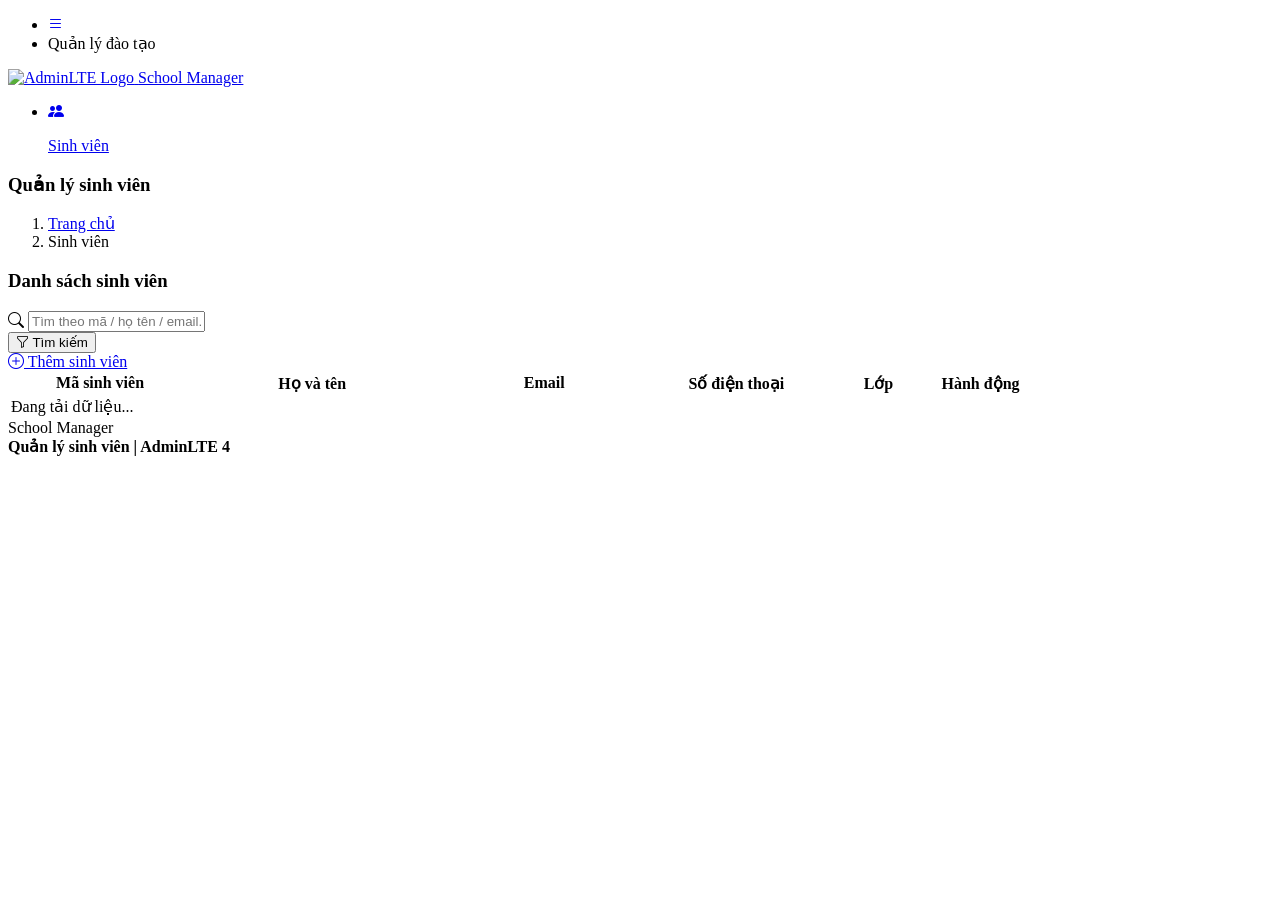
==== target/classes/static/index.html @ fe63f125 "add code student api & website student" ====
<!doctype html>
<html lang="vi">
<head>
    <meta charset="UTF-8" />
    <meta name="viewport" content="width=device-width, initial-scale=1.0" />

    <title id="pageTitle">
        Quản lý sinh viên | AdminLTE 4
    </title>
    <meta name="color-scheme" content="light dark" />

    <link rel="stylesheet" href="https://cdn.jsdelivr.net/npm/@fontsource/source-sans-3@5.0.12/index.css" crossorigin="anonymous" />
    <link rel="stylesheet" href="https://cdn.jsdelivr.net/npm/bootstrap-icons@1.13.1/font/bootstrap-icons.min.css" crossorigin="anonymous" />
    <link rel="stylesheet" href="/adminlte/css/adminlte.css" />
    <link rel="stylesheet" href="/assets/css/student.css" />
</head>

<body class="layout-fixed sidebar-expand-lg sidebar-open bg-body-tertiary">
<div class="app-wrapper">
    <nav class="app-header navbar navbar-expand bg-body">
        <div class="container-fluid">
            <ul class="navbar-nav">
                <li class="nav-item">
                    <a class="nav-link" data-lte-toggle="sidebar" href="#" role="button">
                        <i class="bi bi-list"></i>
                    </a>
                </li>
                <li class="nav-item d-none d-md-block">
                    <span class="nav-link fw-semibold">
                        Quản lý đào tạo
                    </span>
                </li>
            </ul>
        </div>
    </nav>
    <aside class="app-sidebar bg-body-secondary shadow" data-bs-theme="dark">
        <div class="sidebar-brand">
            <a href="index.html" class="brand-link">
                <img src="/adminlte/assets/img/AdminLTELogo.png" alt="AdminLTE Logo" class="brand-image opacity-75 shadow" />
                <span class="brand-text fw-light">
                    School Manager
                </span>
            </a>
        </div>

        <div class="sidebar-wrapper">
            <nav class="mt-2">
                <ul class="nav sidebar-menu flex-column" data-lte-toggle="treeview" role="navigation" data-accordion="false">
                    <li class="nav-item">
                        <a href="index.html" class="nav-link active">
                            <i class="nav-icon bi bi-people-fill"></i>
                            <p>
                                Sinh viên
                            </p>
                        </a>
                    </li>
                </ul>
            </nav>
        </div>
    </aside>

    <main class="app-main">
        <div id="page-list">
            <!-- Page Header -->
            <div class="app-content-header">
                <div class="container-fluid">
                    <div class="row align-items-center">
                        <div class="col-sm-6">
                            <h3 class="mb-0">
                                Quản lý sinh viên
                            </h3>
                        </div>
                        <div class="col-sm-6">
                            <ol class="breadcrumb float-sm-end mb-0">
                                <li class="breadcrumb-item">
                                    <a href="index.html">
                                        Trang chủ
                                    </a>
                                </li>
                                <li class="breadcrumb-item active" aria-current="page">
                                    Sinh viên
                                </li>
                            </ol>
                        </div>
                    </div>
                </div>
            </div>
            <!-- Content -->
            <div class="app-content">
                <div class="container-fluid">
                    <div class="card shadow-sm border-0">
                        <!-- Card Header -->
                        <div class="card-header d-flex flex-wrap align-items-center justify-content-between gap-2">
                            <h3 class="card-title mb-0">
                                Danh sách sinh viên
                            </h3>
                            <div class="d-flex flex-wrap align-items-center gap-2">
                                <!-- Search -->
                                <form id="searchForm" class="d-flex gap-2 align-items-center">
                                    <div class="input-group input-group-sm" style="width: 320px;">
                                        <span class="input-group-text">
                                            <i class="bi bi-search"></i>
                                        </span>
                                        <input type="text" id="keyword" name="keyword" class="form-control" placeholder="Tìm theo mã / họ tên / email..." />
                                    </div>
                                    <button class="btn btn-primary btn-sm" type="submit">
                                        <i class="bi bi-funnel me-1"></i>
                                        Tìm kiếm
                                    </button>
                                </form>
                                <!-- Create -->
                                <a class="btn btn-primary btn-sm" href="index.html?page=form">
                                    <i class="bi bi-plus-circle me-1"></i>
                                    Thêm sinh viên
                                </a>
                            </div>
                        </div>
                        <!-- Table -->
                        <div class="card-body p-0">
                            <div class="table-responsive">
                                <table class="table table-hover align-middle mb-0">
                                    <thead class="table-light">
                                    <tr>
                                        <th style="width: 18%;">
                                            Mã sinh viên
                                        </th>
                                        <th style="width: 24%;">
                                            Họ và tên
                                        </th>
                                        <th style="width: 22%;">
                                            Email
                                        </th>
                                        <th style="width: 16%;">
                                            Số điện thoại
                                        </th>
                                        <th style="width: 12%;">
                                            Lớp
                                        </th>
                                        <th style="width: 8%;" class="text-end">
                                            Hành động
                                        </th>
                                    </tr>
                                    </thead>
                                    <tbody id="studentTableBody">
                                    <tr>
                                        <td colspan="6" class="text-center text-muted py-4">
                                            Đang tải dữ liệu...
                                        </td>
                                    </tr>
                                    </tbody>
                                </table>
                            </div>
                        </div>
                    </div>
                </div>
            </div>
        </div>

        <div id="page-form" style="display: none;">
            <!-- Page Header -->
            <div class="app-content-header">
                <div class="container-fluid">
                    <div class="row align-items-center">
                        <div class="col-sm-6">
                            <h3 class="mb-0" id="pageHeading">
                                Thêm sinh viên
                            </h3>
                        </div>
                        <div class="col-sm-6">
                            <ol class="breadcrumb float-sm-end mb-0">
                                <li class="breadcrumb-item">
                                    <a href="index.html">
                                        Danh sách
                                    </a>
                                </li>
                                <li class="breadcrumb-item active" aria-current="page" id="breadcrumbTitle">
                                    Thêm
                                </li>
                            </ol>
                        </div>
                    </div>
                </div>
            </div>
            <!-- Content -->
            <div class="app-content">
                <div class="container-fluid">
                    <div class="card form-card shadow-sm border-0">
                        <div class="card-header">
                            <h3 class="card-title mb-0" id="formTitle">
                                Thêm sinh viên mới
                            </h3>
                        </div>
                        <div class="card-body">
                            <form id="studentForm">
                                <!-- Student Code -->
                                <div class="row g-3">
                                    <div class="col-md-6">
                                        <label class="form-label">
                                            Mã sinh viên
                                        </label>
                                        <input type="text" id="studentCode" name="studentCode" class="form-control" />
                                    </div>
                                    <!-- Full Name -->
                                    <div class="col-md-6">
                                        <label class="form-label">
                                            Họ và tên
                                        </label>
                                        <input type="text" id="fullName" name="fullName" class="form-control" />
                                    </div>
                                    <!-- Email -->
                                    <div class="col-md-6">
                                        <label class="form-label">
                                            Email
                                        </label>
                                        <input type="email" id="email" name="email" class="form-control" />
                                    </div>
                                    <!-- Phone -->
                                    <div class="col-md-6">
                                        <label class="form-label">
                                            Số điện thoại
                                        </label>
                                        <input type="text" id="phone" name="phone" class="form-control" />
                                    </div>
                                    <div class="col-md-12">
                                        <label class="form-label">
                                            Lớp
                                        </label>
                                        <input type="text" id="className" name="className" class="form-control" />
                                    </div>
                                </div>
                                <div class="mt-4 d-flex gap-2">
                                    <button id="submitButton" type="submit" class="btn btn-primary">
                                        <i class="bi bi-plus-circle me-1"></i>
                                        Thêm sinh viên
                                    </button>
                                    <a href="index.html" class="btn btn-secondary">
                                        <i class="bi bi-arrow-left me-1"></i>
                                        Quay lại
                                    </a>
                                </div>
                            </form>
                        </div>
                    </div>
                </div>
            </div>
        </div>
    </main>

    <footer class="app-footer">
        <div class="float-end d-none d-sm-inline">
            School Manager
        </div>
        <strong>
            Quản lý sinh viên | AdminLTE 4
        </strong>
    </footer>
</div>


<script src="/adminlte/js/adminlte.js"></script>


<script type="module" src="/assets/js/student.js"></script>
</body>
</html>
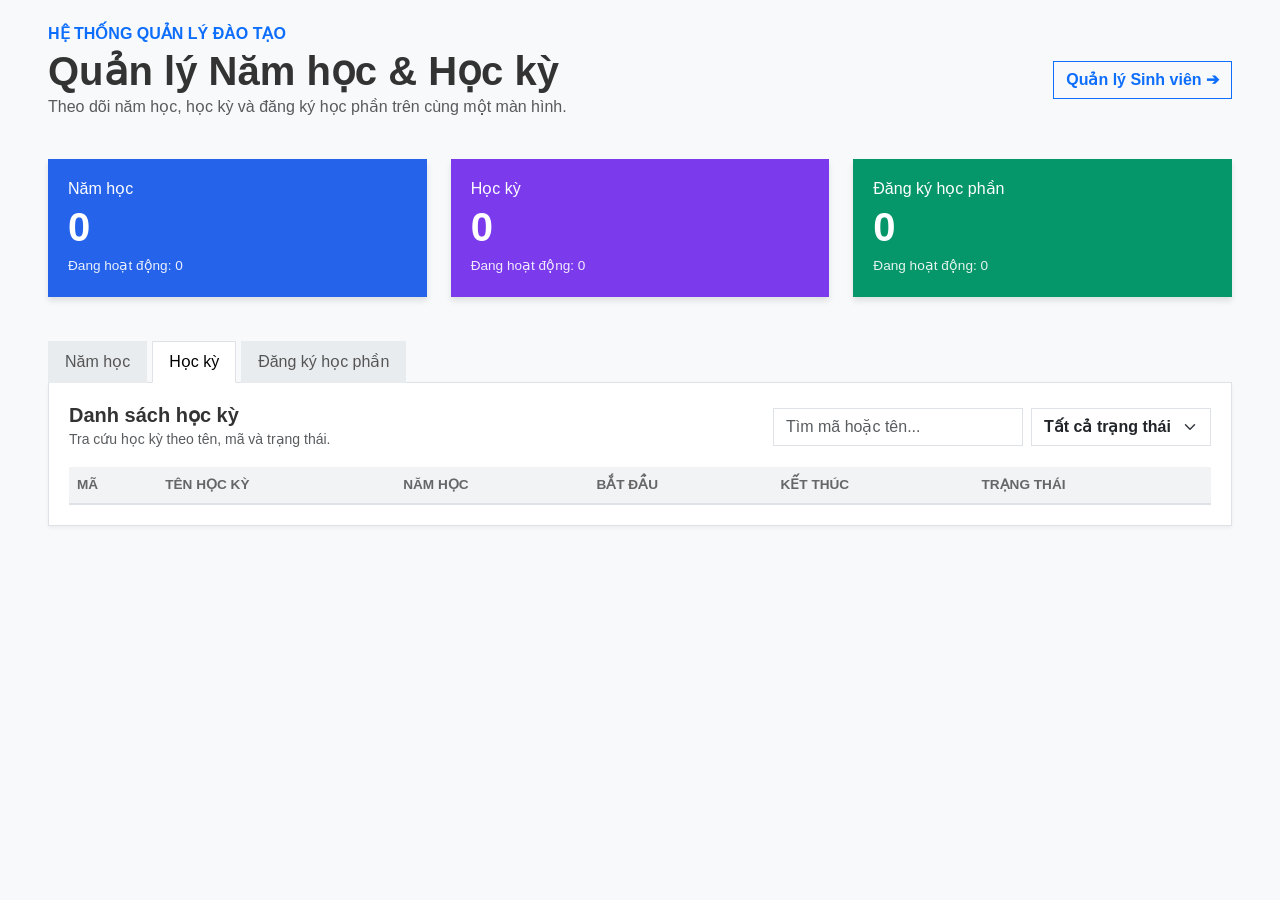
==== commit 88e7f3c8: "Them Dockerfile de deploy" ====
--- a/target/classes/static/index.html
+++ b/target/classes/static/index.html
@@ -1,265 +1,353 @@
-<!doctype html>
+<!DOCTYPE html>
 <html lang="vi">
 <head>
-    <meta charset="UTF-8" />
-    <meta name="viewport" content="width=device-width, initial-scale=1.0" />
-
-    <title id="pageTitle">
-        Quản lý sinh viên | AdminLTE 4
-    </title>
-    <meta name="color-scheme" content="light dark" />
-
-    <link rel="stylesheet" href="https://cdn.jsdelivr.net/npm/@fontsource/source-sans-3@5.0.12/index.css" crossorigin="anonymous" />
-    <link rel="stylesheet" href="https://cdn.jsdelivr.net/npm/bootstrap-icons@1.13.1/font/bootstrap-icons.min.css" crossorigin="anonymous" />
-    <link rel="stylesheet" href="/adminlte/css/adminlte.css" />
-    <link rel="stylesheet" href="/assets/css/student.css" />
+    <meta charset="UTF-8">
+    <meta name="viewport" content="width=device-width, initial-scale=1.0">
+    <title>Quản lý Đào tạo</title>
+    <link href="https://cdn.jsdelivr.net/npm/bootstrap@5.3.0/dist/css/bootstrap.min.css" rel="stylesheet">
+    <style>
+        body { background-color: #f8f9fa; font-family: 'Segoe UI', Tahoma, Geneva, Verdana, sans-serif; color: #333; }
+        .card, .btn, .form-control, .form-select, .badge, .nav-link, .modal-content { border-radius: 0 !important; }
+        
+        .stat-card { color: white; padding: 20px; margin-bottom: 20px; box-shadow: 0 4px 6px rgba(0,0,0,0.1); }
+        .bg-blue { background-color: #2563eb; }
+        .bg-purple { background-color: #7c3aed; }
+        .bg-green { background-color: #059669; }
+        .stat-card h5 { font-size: 1rem; font-weight: normal; margin-bottom: 5px; }
+        .stat-card h2 { font-size: 2.5rem; font-weight: bold; margin-bottom: 5px; }
+        .stat-card p { font-size: 0.85rem; margin-bottom: 0; opacity: 0.9; }
+
+        .custom-tabs .nav-link { color: #555; border: 1px solid transparent; background: #e9ecef; margin-right: 5px; font-weight: 500; cursor: pointer; }
+        .custom-tabs .nav-link.active { background-color: white; color: #000; border: 1px solid #dee2e6; border-bottom-color: white; }
+
+        .table-container { background: white; padding: 20px; border: 1px solid #dee2e6; box-shadow: 0 2px 4px rgba(0,0,0,0.05); }
+        .table thead th { background-color: #f1f3f5; font-size: 0.85rem; text-transform: uppercase; color: #666; border-bottom: 2px solid #dee2e6; }
+        .table tbody td { font-size: 0.9rem; vertical-align: middle; }
+        .badge-active { background-color: #d1fae5; color: #065f46; padding: 5px 10px; font-weight: 500; }
+    </style>
 </head>
-
-<body class="layout-fixed sidebar-expand-lg sidebar-open bg-body-tertiary">
-<div class="app-wrapper">
-    <nav class="app-header navbar navbar-expand bg-body">
-        <div class="container-fluid">
-            <ul class="navbar-nav">
-                <li class="nav-item">
-                    <a class="nav-link" data-lte-toggle="sidebar" href="#" role="button">
-                        <i class="bi bi-list"></i>
-                    </a>
-                </li>
-                <li class="nav-item d-none d-md-block">
-                    <span class="nav-link fw-semibold">
-                        Quản lý đào tạo
-                    </span>
-                </li>
-            </ul>
-        </div>
-    </nav>
-    <aside class="app-sidebar bg-body-secondary shadow" data-bs-theme="dark">
-        <div class="sidebar-brand">
-            <a href="index.html" class="brand-link">
-                <img src="/adminlte/assets/img/AdminLTELogo.png" alt="AdminLTE Logo" class="brand-image opacity-75 shadow" />
-                <span class="brand-text fw-light">
-                    School Manager
-                </span>
-            </a>
-        </div>
-
-        <div class="sidebar-wrapper">
-            <nav class="mt-2">
-                <ul class="nav sidebar-menu flex-column" data-lte-toggle="treeview" role="navigation" data-accordion="false">
-                    <li class="nav-item">
-                        <a href="index.html" class="nav-link active">
-                            <i class="nav-icon bi bi-people-fill"></i>
-                            <p>
-                                Sinh viên
-                            </p>
-                        </a>
-                    </li>
-                </ul>
-            </nav>
-        </div>
-    </aside>
-
-    <main class="app-main">
-        <div id="page-list">
-            <!-- Page Header -->
-            <div class="app-content-header">
-                <div class="container-fluid">
-                    <div class="row align-items-center">
-                        <div class="col-sm-6">
-                            <h3 class="mb-0">
-                                Quản lý sinh viên
-                            </h3>
-                        </div>
-                        <div class="col-sm-6">
-                            <ol class="breadcrumb float-sm-end mb-0">
-                                <li class="breadcrumb-item">
-                                    <a href="index.html">
-                                        Trang chủ
-                                    </a>
-                                </li>
-                                <li class="breadcrumb-item active" aria-current="page">
-                                    Sinh viên
-                                </li>
-                            </ol>
-                        </div>
-                    </div>
-                </div>
-            </div>
-            <!-- Content -->
-            <div class="app-content">
-                <div class="container-fluid">
-                    <div class="card shadow-sm border-0">
-                        <!-- Card Header -->
-                        <div class="card-header d-flex flex-wrap align-items-center justify-content-between gap-2">
-                            <h3 class="card-title mb-0">
-                                Danh sách sinh viên
-                            </h3>
-                            <div class="d-flex flex-wrap align-items-center gap-2">
-                                <!-- Search -->
-                                <form id="searchForm" class="d-flex gap-2 align-items-center">
-                                    <div class="input-group input-group-sm" style="width: 320px;">
-                                        <span class="input-group-text">
-                                            <i class="bi bi-search"></i>
-                                        </span>
-                                        <input type="text" id="keyword" name="keyword" class="form-control" placeholder="Tìm theo mã / họ tên / email..." />
-                                    </div>
-                                    <button class="btn btn-primary btn-sm" type="submit">
-                                        <i class="bi bi-funnel me-1"></i>
-                                        Tìm kiếm
-                                    </button>
-                                </form>
-                                <!-- Create -->
-                                <a class="btn btn-primary btn-sm" href="index.html?page=form">
-                                    <i class="bi bi-plus-circle me-1"></i>
-                                    Thêm sinh viên
-                                </a>
-                            </div>
-                        </div>
-                        <!-- Table -->
-                        <div class="card-body p-0">
-                            <div class="table-responsive">
-                                <table class="table table-hover align-middle mb-0">
-                                    <thead class="table-light">
-                                    <tr>
-                                        <th style="width: 18%;">
-                                            Mã sinh viên
-                                        </th>
-                                        <th style="width: 24%;">
-                                            Họ và tên
-                                        </th>
-                                        <th style="width: 22%;">
-                                            Email
-                                        </th>
-                                        <th style="width: 16%;">
-                                            Số điện thoại
-                                        </th>
-                                        <th style="width: 12%;">
-                                            Lớp
-                                        </th>
-                                        <th style="width: 8%;" class="text-end">
-                                            Hành động
-                                        </th>
-                                    </tr>
-                                    </thead>
-                                    <tbody id="studentTableBody">
-                                    <tr>
-                                        <td colspan="6" class="text-center text-muted py-4">
-                                            Đang tải dữ liệu...
-                                        </td>
-                                    </tr>
-                                    </tbody>
-                                </table>
-                            </div>
-                        </div>
-                    </div>
-                </div>
-            </div>
-        </div>
-
-        <div id="page-form" style="display: none;">
-            <!-- Page Header -->
-            <div class="app-content-header">
-                <div class="container-fluid">
-                    <div class="row align-items-center">
-                        <div class="col-sm-6">
-                            <h3 class="mb-0" id="pageHeading">
-                                Thêm sinh viên
-                            </h3>
-                        </div>
-                        <div class="col-sm-6">
-                            <ol class="breadcrumb float-sm-end mb-0">
-                                <li class="breadcrumb-item">
-                                    <a href="index.html">
-                                        Danh sách
-                                    </a>
-                                </li>
-                                <li class="breadcrumb-item active" aria-current="page" id="breadcrumbTitle">
-                                    Thêm
-                                </li>
-                            </ol>
-                        </div>
-                    </div>
-                </div>
-            </div>
-            <!-- Content -->
-            <div class="app-content">
-                <div class="container-fluid">
-                    <div class="card form-card shadow-sm border-0">
-                        <div class="card-header">
-                            <h3 class="card-title mb-0" id="formTitle">
-                                Thêm sinh viên mới
-                            </h3>
-                        </div>
-                        <div class="card-body">
-                            <form id="studentForm">
-                                <!-- Student Code -->
-                                <div class="row g-3">
-                                    <div class="col-md-6">
-                                        <label class="form-label">
-                                            Mã sinh viên
-                                        </label>
-                                        <input type="text" id="studentCode" name="studentCode" class="form-control" />
-                                    </div>
-                                    <!-- Full Name -->
-                                    <div class="col-md-6">
-                                        <label class="form-label">
-                                            Họ và tên
-                                        </label>
-                                        <input type="text" id="fullName" name="fullName" class="form-control" />
-                                    </div>
-                                    <!-- Email -->
-                                    <div class="col-md-6">
-                                        <label class="form-label">
-                                            Email
-                                        </label>
-                                        <input type="email" id="email" name="email" class="form-control" />
-                                    </div>
-                                    <!-- Phone -->
-                                    <div class="col-md-6">
-                                        <label class="form-label">
-                                            Số điện thoại
-                                        </label>
-                                        <input type="text" id="phone" name="phone" class="form-control" />
-                                    </div>
-                                    <div class="col-md-12">
-                                        <label class="form-label">
-                                            Lớp
-                                        </label>
-                                        <input type="text" id="className" name="className" class="form-control" />
-                                    </div>
-                                </div>
-                                <div class="mt-4 d-flex gap-2">
-                                    <button id="submitButton" type="submit" class="btn btn-primary">
-                                        <i class="bi bi-plus-circle me-1"></i>
-                                        Thêm sinh viên
-                                    </button>
-                                    <a href="index.html" class="btn btn-secondary">
-                                        <i class="bi bi-arrow-left me-1"></i>
-                                        Quay lại
-                                    </a>
-                                </div>
-                            </form>
-                        </div>
-                    </div>
-                </div>
-            </div>
-        </div>
-    </main>
-
-    <footer class="app-footer">
-        <div class="float-end d-none d-sm-inline">
-            School Manager
-        </div>
-        <strong>
-            Quản lý sinh viên | AdminLTE 4
-        </strong>
-    </footer>
+<body>
+
+<div class="container-fluid py-4 px-5">
+    <!-- HEADER: Đã thêm nút chuyển sang trang Sinh Viên -->
+    <div class="d-flex justify-content-between align-items-center mb-4">
+        <div>
+            <h6 class="text-primary fw-bold text-uppercase mb-1">Hệ thống Quản lý Đào tạo</h6>
+            <h1 class="fw-bold mb-0">Quản lý Năm học & Học kỳ</h1>
+            <p class="text-muted">Theo dõi năm học, học kỳ và đăng ký học phần trên cùng một màn hình.</p>
+        </div>
+        <div>
+            <!-- Link chuyển trang -->
+            <a href="/student.html" class="btn btn-outline-primary fw-bold">Quản lý Sinh viên ➔</a>
+        </div>
+    </div>
+
+    <!-- Thẻ Thống Kê (Cards) -->
+    <div class="row mb-4">
+        <div class="col-md-4">
+            <div class="stat-card bg-blue">
+                <h5>Năm học</h5>
+                <h2 id="count-school-years">0</h2>
+                <p>Đang hoạt động: <span id="count-sy-active">0</span></p>
+            </div>
+        </div>
+        <div class="col-md-4">
+            <div class="stat-card bg-purple">
+                <h5>Học kỳ</h5>
+                <h2 id="count-semesters">0</h2>
+                <p>Đang hoạt động: <span id="count-sem-active">0</span></p>
+            </div>
+        </div>
+        <div class="col-md-4">
+            <div class="stat-card bg-green">
+                <h5>Đăng ký học phần</h5>
+                <h2 id="count-registrations">0</h2>
+                <p>Đang hoạt động: <span id="count-reg-active">0</span></p>
+            </div>
+        </div>
+    </div>
+
+    <!-- Thanh Tab -->
+    <ul class="nav nav-tabs custom-tabs mb-0 border-bottom-0">
+        <li class="nav-item">
+            <a class="nav-link" id="tab-sy" onclick="switchTab('schoolyear')">Năm học</a>
+        </li>
+        <li class="nav-item">
+            <a class="nav-link active" id="tab-sem" onclick="switchTab('semester')">Học kỳ</a>
+        </li>
+        <li class="nav-item">
+            <a class="nav-link" id="tab-reg" onclick="switchTab('registration')">Đăng ký học phần</a>
+        </li>
+    </ul>
+
+    <!-- Nội dung chính -->
+    <div class="table-container">
+        
+        <!-- BỘ LỌC VÀ TÌM KIẾM DÙNG CHUNG -->
+        <div class="d-flex justify-content-between align-items-center mb-3">
+            <div>
+                <h5 class="fw-bold mb-0" id="table-title">Danh sách học kỳ</h5>
+                <small class="text-muted" id="table-desc">Tra cứu học kỳ theo tên, mã và trạng thái.</small>
+            </div>
+            <div class="d-flex gap-2">
+                <input type="text" id="searchInput" class="form-control" placeholder="Tìm mã hoặc tên..." style="width: 250px;" onkeyup="filterTable()">
+                
+                <!-- SỬA LẠI THANH LỌC TRẠNG THÁI (Giống ảnh 3) -->
+                <select id="statusFilter" class="form-select fw-bold" style="width: 180px; cursor: pointer;" onchange="filterTable()">
+                    <option value="all">Tất cả trạng thái</option>
+                    <option value="active">Đang hoạt động</option>
+                    <option value="inactive">Đã khóa</option>
+                </select>
+
+                <!-- Nút dành riêng cho Tab Đăng ký -->
+                <button class="btn btn-primary fw-bold" id="btn-action" onclick="openActionModal()" style="display: none;">Đăng ký môn</button>
+            </div>
+        </div>
+
+        <!-- BẢNG DỮ LIỆU -->
+        <table class="table table-hover mb-0">
+            <thead id="table-head"></thead>
+            <tbody id="table-body"></tbody>
+        </table>
+    </div>
 </div>
 
-
-<script src="/adminlte/js/adminlte.js"></script>
-
-
-<script type="module" src="/assets/js/student.js"></script>
+<!-- MODAL ĐĂNG KÝ HỌC PHẦN -->
+<div class="modal fade" id="registerModal" tabindex="-1">
+  <div class="modal-dialog">
+    <div class="modal-content">
+      <div class="modal-header">
+        <h5 class="modal-title fw-bold">Đăng ký học phần</h5>
+        <button type="button" class="btn-close" data-bs-dismiss="modal"></button>
+      </div>
+      <div class="modal-body">
+        <div class="mb-3">
+            <label class="form-label fw-bold">Mã Sinh Viên (UUID)</label>
+            <input type="text" class="form-control" id="regStudentId" placeholder="VD: 550e8400-e29b-41d4-a716-446655440000">
+        </div>
+        <div class="mb-3">
+            <label class="form-label fw-bold">Lớp Học Phần</label>
+            <select class="form-select" id="regCourseSectionId"></select>
+        </div>
+      </div>
+      <div class="modal-footer">
+        <button type="button" class="btn btn-secondary" data-bs-dismiss="modal">Hủy</button>
+        <button type="button" class="btn btn-primary fw-bold" onclick="submitRegistration()">Xác nhận Đăng ký</button>
+      </div>
+    </div>
+  </div>
+</div>
+
+<!-- BẮT BUỘC CÓ ĐỂ HIỂN THỊ MODAL -->
+<script src="https://cdn.jsdelivr.net/npm/bootstrap@5.3.0/dist/js/bootstrap.bundle.min.js"></script>
+
+<script>
+    let currentTab = 'semester';
+    let allData = [];
+
+    async function loadStats() {
+        try {
+            const resSY = await fetch('/api/school-years');
+            const dataSY = await resSY.json();
+            document.getElementById('count-school-years').innerText = dataSY.length;
+            document.getElementById('count-sy-active').innerText = dataSY.filter(i => i.isActive).length;
+
+            const resSem = await fetch('/api/semesters');
+            const dataSem = await resSem.json();
+            document.getElementById('count-semesters').innerText = dataSem.length;
+            document.getElementById('count-sem-active').innerText = dataSem.filter(i => i.isActive).length;
+
+            const resReg = await fetch('/api/student-course-sections');
+            const dataReg = await resReg.json();
+            document.getElementById('count-registrations').innerText = dataReg.length;
+            document.getElementById('count-reg-active').innerText = dataReg.filter(i => i.isActive).length;
+        } catch (e) { console.error("Lỗi thống kê", e); }
+    }
+
+    function switchTab(tab) {
+        currentTab = tab;
+        document.querySelectorAll('.custom-tabs .nav-link').forEach(el => el.classList.remove('active'));
+        
+        document.getElementById('searchInput').value = '';
+        document.getElementById('statusFilter').value = 'all';
+        const btnAction = document.getElementById('btn-action');
+
+        if (tab === 'schoolyear') {
+            document.getElementById('tab-sy').classList.add('active');
+            document.getElementById('table-title').innerText = "Danh sách năm học";
+            btnAction.style.display = 'none';
+            loadSchoolYears();
+        } 
+        else if (tab === 'semester') {
+            document.getElementById('tab-sem').classList.add('active');
+            document.getElementById('table-title').innerText = "Danh sách học kỳ";
+            btnAction.style.display = 'none';
+            loadSemesters();
+        } 
+        else if (tab === 'registration') {
+            document.getElementById('tab-reg').classList.add('active');
+            document.getElementById('table-title').innerText = "Danh sách đăng ký học phần";
+            btnAction.style.display = 'block'; 
+            loadRegistrations();
+        }
+    }
+
+    async function loadSchoolYears() {
+        document.getElementById('table-head').innerHTML = `<tr><th>Mã năm</th><th>Tên năm học</th><th>Bắt đầu</th><th>Kết thúc</th><th>Trạng thái</th></tr>`;
+        const res = await fetch('/api/school-years');
+        allData = await res.json();
+        renderSchoolYears(allData);
+    }
+
+    function renderSchoolYears(data) {
+        const tbody = document.getElementById('table-body');
+        tbody.innerHTML = '';
+        data.forEach(item => {
+            tbody.innerHTML += `
+                <tr>
+                    <td class="fw-bold">${item.code || ''}</td>
+                    <td>${item.name || ''}</td>
+                    <td>${item.startDate || ''}</td>
+                    <td>${item.endDate || ''}</td>
+                    <td>${item.isActive ? '<span class="badge badge-active">Đang hoạt động</span>' : '<span class="badge bg-secondary">Đã khóa</span>'}</td>
+                </tr>
+            `;
+        });
+    }
+
+    async function loadSemesters() {
+        document.getElementById('table-head').innerHTML = `<tr><th>Mã</th><th>Tên học kỳ</th><th>Năm học</th><th>Bắt đầu</th><th>Kết thúc</th><th>Trạng thái</th></tr>`;
+        const res = await fetch('/api/semesters');
+        allData = await res.json();
+        renderSemesters(allData);
+    }
+
+    function renderSemesters(data) {
+        const tbody = document.getElementById('table-body');
+        tbody.innerHTML = '';
+        data.forEach(item => {
+            tbody.innerHTML += `
+                <tr>
+                    <td class="fw-bold">${item.code || ''}</td>
+                    <td>${item.name || ''}</td>
+                    <td>${item.schoolYearName || 'N/A'}</td>
+                    <td>${item.startDate || ''}</td>
+                    <td>${item.endDate || ''}</td>
+                    <td>${item.isActive ? '<span class="badge badge-active">Đang hoạt động</span>' : '<span class="badge bg-secondary">Đã khóa</span>'}</td>
+                </tr>
+            `;
+        });
+    }
+
+    async function loadRegistrations() {
+        document.getElementById('table-head').innerHTML = `<tr><th>ID Sinh Viên</th><th>Lớp Học Phần</th><th>Ngày ĐK</th><th>Loại ĐK</th><th>Trạng thái</th></tr>`;
+        const res = await fetch('/api/student-course-sections');
+        allData = await res.json();
+        renderRegistrations(allData);
+    }
+
+    function renderRegistrations(data) {
+        const tbody = document.getElementById('table-body');
+        tbody.innerHTML = '';
+        data.forEach(item => {
+            tbody.innerHTML += `
+                <tr>
+                    <td class="fw-bold text-truncate" style="max-width: 150px;" title="${item.studentId}">${item.studentId}</td>
+                    <td>${item.courseSection ? item.courseSection.name : 'N/A'}</td>
+                    <td>${item.registrationDate ? new Date(item.registrationDate).toLocaleDateString('vi-VN') : ''}</td>
+                    <td>${item.registrationType || ''}</td>
+                    <td>${item.status || ''}</td>
+                </tr>
+            `;
+        });
+    }
+
+    function filterTable() {
+        const keyword = document.getElementById('searchInput').value.toLowerCase();
+        const status = document.getElementById('statusFilter').value;
+
+        const filteredData = allData.filter(item => {
+            const matchKeyword = (item.code && item.code.toLowerCase().includes(keyword)) || 
+                                 (item.name && item.name.toLowerCase().includes(keyword)) ||
+                                 (item.courseSection && item.courseSection.name.toLowerCase().includes(keyword));
+            
+            let matchStatus = true;
+            if (status === 'active') matchStatus = item.isActive === true;
+            if (status === 'inactive') matchStatus = item.isActive === false;
+
+            return matchKeyword && matchStatus;
+        });
+
+        if (currentTab === 'schoolyear') renderSchoolYears(filteredData);
+        else if (currentTab === 'semester') renderSemesters(filteredData);
+        else if (currentTab === 'registration') renderRegistrations(filteredData);
+    }
+
+    async function openActionModal() {
+        try {
+            const res = await fetch('/api/course-sections');
+            if (!res.ok) throw new Error("Lỗi API");
+            const courseSections = await res.json();
+            const select = document.getElementById('regCourseSectionId');
+            select.innerHTML = '<option value="">-- Chọn lớp học phần --</option>';
+            
+            courseSections.forEach(cs => {
+                let max = cs.maxStudents || 60; 
+                let current = 0; 
+                let statusText = (cs.status !== 'Đang mở') ? " (Đã đóng)" : ` (Còn ${max - current} chỗ)`;
+                let isDisabled = (cs.status !== 'Đang mở');
+
+                const option = document.createElement('option');
+                option.value = cs.id;
+                option.text = `${cs.code} - ${cs.name}${statusText}`;
+                option.disabled = isDisabled;
+                select.appendChild(option);
+            });
+
+            var modal = new bootstrap.Modal(document.getElementById('registerModal'));
+            modal.show();
+        } catch (error) {
+            alert("Không thể tải danh sách lớp học phần.");
+        }
+    }
+
+    async function submitRegistration() {
+        const studentId = document.getElementById('regStudentId').value;
+        const courseSectionId = document.getElementById('regCourseSectionId').value;
+
+        if (!studentId || !courseSectionId) {
+            alert("Vui lòng nhập đủ thông tin!");
+            return;
+        }
+
+        const url = `/api/student-course-sections?courseSectionId=${courseSectionId}`;
+        const bodyData = { studentId: studentId, registrationType: "Học lần đầu", status: "REGISTERED" };
+
+        try {
+            const res = await fetch(url, {
+                method: 'POST',
+                headers: { 'Content-Type': 'application/json' },
+                body: JSON.stringify(bodyData)
+            });
+
+            if (res.ok) {
+                alert("Đăng ký thành công!");
+                bootstrap.Modal.getInstance(document.getElementById('registerModal')).hide();
+                loadStats(); loadRegistrations(); 
+            } else {
+                const errorData = await res.json(); 
+                alert("Lỗi: " + (errorData.message || "Không thể đăng ký!"));
+            }
+        } catch (error) {
+            alert("Lỗi kết nối! Hãy kiểm tra lại mã UUID sinh viên.");
+        }
+    }
+
+    document.addEventListener('DOMContentLoaded', () => {
+        loadStats();
+        switchTab('semester'); 
+    });
+</script>
+
 </body>
 </html>
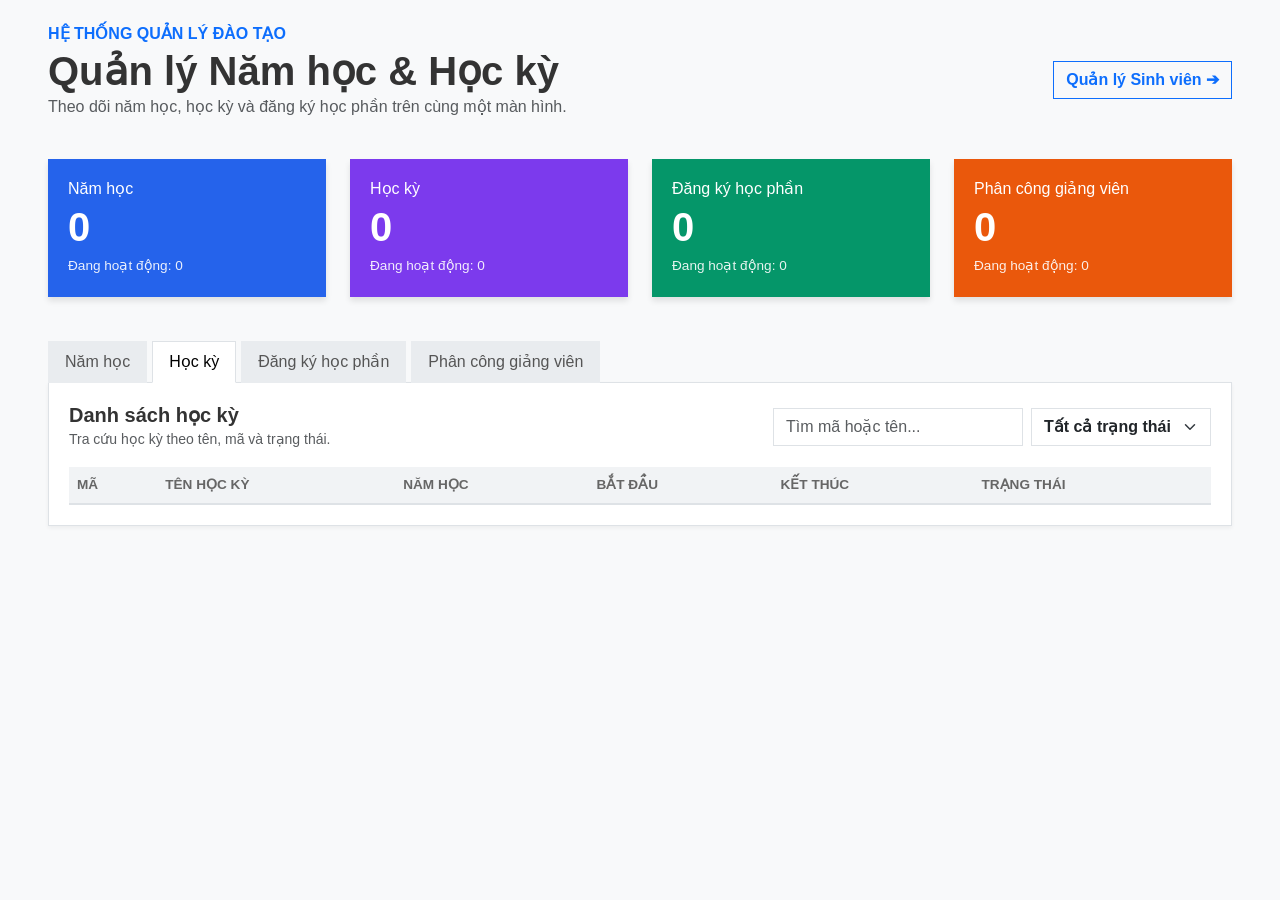
==== commit 9b904357: "Update full index.html co module phan cong" ====
--- a/target/classes/static/index.html
+++ b/target/classes/static/index.html
@@ -13,6 +13,7 @@
         .bg-blue { background-color: #2563eb; }
         .bg-purple { background-color: #7c3aed; }
         .bg-green { background-color: #059669; }
+        .bg-orange { background-color: #ea580c; } /* Màu cam cho phân công */
         .stat-card h5 { font-size: 1rem; font-weight: normal; margin-bottom: 5px; }
         .stat-card h2 { font-size: 2.5rem; font-weight: bold; margin-bottom: 5px; }
         .stat-card p { font-size: 0.85rem; margin-bottom: 0; opacity: 0.9; }
@@ -29,7 +30,7 @@
 <body>
 
 <div class="container-fluid py-4 px-5">
-    <!-- HEADER: Đã thêm nút chuyển sang trang Sinh Viên -->
+    <!-- HEADER -->
     <div class="d-flex justify-content-between align-items-center mb-4">
         <div>
             <h6 class="text-primary fw-bold text-uppercase mb-1">Hệ thống Quản lý Đào tạo</h6>
@@ -37,37 +38,43 @@
             <p class="text-muted">Theo dõi năm học, học kỳ và đăng ký học phần trên cùng một màn hình.</p>
         </div>
         <div>
-            <!-- Link chuyển trang -->
             <a href="/student.html" class="btn btn-outline-primary fw-bold">Quản lý Sinh viên ➔</a>
         </div>
     </div>
 
-    <!-- Thẻ Thống Kê (Cards) -->
+    <!-- Thẻ Thống Kê (Cards) - Đã sửa thành 4 cột -->
     <div class="row mb-4">
-        <div class="col-md-4">
+        <div class="col-md-3">
             <div class="stat-card bg-blue">
                 <h5>Năm học</h5>
                 <h2 id="count-school-years">0</h2>
                 <p>Đang hoạt động: <span id="count-sy-active">0</span></p>
             </div>
         </div>
-        <div class="col-md-4">
+        <div class="col-md-3">
             <div class="stat-card bg-purple">
                 <h5>Học kỳ</h5>
                 <h2 id="count-semesters">0</h2>
                 <p>Đang hoạt động: <span id="count-sem-active">0</span></p>
             </div>
         </div>
-        <div class="col-md-4">
+        <div class="col-md-3">
             <div class="stat-card bg-green">
                 <h5>Đăng ký học phần</h5>
                 <h2 id="count-registrations">0</h2>
                 <p>Đang hoạt động: <span id="count-reg-active">0</span></p>
             </div>
         </div>
+        <div class="col-md-3">
+            <div class="stat-card bg-orange">
+                <h5>Phân công giảng viên</h5>
+                <h2 id="count-assignments">0</h2>
+                <p>Đang hoạt động: <span id="count-assign-active">0</span></p>
+            </div>
+        </div>
     </div>
 
-    <!-- Thanh Tab -->
+    <!-- Thanh Tab - Đã thêm tab Phân công -->
     <ul class="nav nav-tabs custom-tabs mb-0 border-bottom-0">
         <li class="nav-item">
             <a class="nav-link" id="tab-sy" onclick="switchTab('schoolyear')">Năm học</a>
@@ -78,6 +85,9 @@
         <li class="nav-item">
             <a class="nav-link" id="tab-reg" onclick="switchTab('registration')">Đăng ký học phần</a>
         </li>
+        <li class="nav-item">
+            <a class="nav-link" id="tab-assign" onclick="switchTab('assignment')">Phân công giảng viên</a>
+        </li>
     </ul>
 
     <!-- Nội dung chính -->
@@ -92,7 +102,6 @@
             <div class="d-flex gap-2">
                 <input type="text" id="searchInput" class="form-control" placeholder="Tìm mã hoặc tên..." style="width: 250px;" onkeyup="filterTable()">
                 
-                <!-- SỬA LẠI THANH LỌC TRẠNG THÁI (Giống ảnh 3) -->
                 <select id="statusFilter" class="form-select fw-bold" style="width: 180px; cursor: pointer;" onchange="filterTable()">
                     <option value="all">Tất cả trạng thái</option>
                     <option value="active">Đang hoạt động</option>
@@ -138,13 +147,13 @@
   </div>
 </div>
 
-<!-- BẮT BUỘC CÓ ĐỂ HIỂN THỊ MODAL -->
 <script src="https://cdn.jsdelivr.net/npm/bootstrap@5.3.0/dist/js/bootstrap.bundle.min.js"></script>
 
 <script>
     let currentTab = 'semester';
     let allData = [];
 
+    // Hàm load thống kê (Đã thêm gọi API Phân công)
     async function loadStats() {
         try {
             const resSY = await fetch('/api/school-years');
@@ -161,9 +170,18 @@
             const dataReg = await resReg.json();
             document.getElementById('count-registrations').innerText = dataReg.length;
             document.getElementById('count-reg-active').innerText = dataReg.filter(i => i.isActive).length;
+
+            // Gọi API lấy số lượng Phân công giảng viên
+            const resAssign = await fetch('/api/lecturer-course-classes');
+            if (resAssign.ok) {
+                const dataAssign = await resAssign.json();
+                document.getElementById('count-assignments').innerText = dataAssign.length;
+                document.getElementById('count-assign-active').innerText = dataAssign.length; // Tạm tính tất cả là đang hoạt động
+            }
         } catch (e) { console.error("Lỗi thống kê", e); }
     }
 
+    // Hàm chuyển Tab (Đã thêm tab assignment)
     function switchTab(tab) {
         currentTab = tab;
         document.querySelectorAll('.custom-tabs .nav-link').forEach(el => el.classList.remove('active'));
@@ -190,7 +208,15 @@
             btnAction.style.display = 'block'; 
             loadRegistrations();
         }
-    }
+        else if (tab === 'assignment') {
+            document.getElementById('tab-assign').classList.add('active');
+            document.getElementById('table-title').innerText = "Danh sách phân công giảng viên";
+            btnAction.style.display = 'none'; 
+            loadAssignments();
+        }
+    }
+
+    // --- CÁC HÀM LOAD DỮ LIỆU ---
 
     async function loadSchoolYears() {
         document.getElementById('table-head').innerHTML = `<tr><th>Mã năm</th><th>Tên năm học</th><th>Bắt đầu</th><th>Kết thúc</th><th>Trạng thái</th></tr>`;
@@ -262,6 +288,41 @@
         });
     }
 
+    // --- HÀM MỚI: LOAD PHÂN CÔNG GIẢNG VIÊN ---
+    async function loadAssignments() {
+        document.getElementById('table-head').innerHTML = `<tr><th>Mã Lớp HP</th><th>Tên Lớp HP</th><th>Giảng Viên</th><th>Học Kỳ</th><th>Trạng Thái</th></tr>`;
+        try {
+            const res = await fetch('/api/lecturer-course-classes');
+            allData = await res.json();
+            renderAssignments(allData);
+        } catch (e) {
+            console.error("Lỗi tải phân công:", e);
+            document.getElementById('table-body').innerHTML = `<tr><td colspan="5" class="text-center text-danger">Lỗi tải dữ liệu hoặc API chưa sẵn sàng</td></tr>`;
+        }
+    }
+
+    function renderAssignments(data) {
+        const tbody = document.getElementById('table-body');
+        tbody.innerHTML = '';
+        if(!data || data.length === 0) {
+            tbody.innerHTML = `<tr><td colspan="5" class="text-center text-muted">Chưa có dữ liệu phân công</td></tr>`;
+            return;
+        }
+        data.forEach(item => {
+            // Lưu ý: Các trường courseSection, lecturer có thể khác tên tùy vào code Backend của bạn
+            tbody.innerHTML += `
+                <tr>
+                    <td class="fw-bold">${item.courseSection?.code || item.courseSectionCode || 'N/A'}</td>
+                    <td>${item.courseSection?.name || item.courseSectionName || 'N/A'}</td>
+                    <td>${item.lecturer?.fullName || item.lecturerName || 'N/A'}</td>
+                    <td>${item.courseSection?.semester?.name || item.semesterName || 'N/A'}</td>
+                    <td><span class="badge badge-active">Đang hoạt động</span></td>
+                </tr>
+            `;
+        });
+    }
+
+    // Hàm lọc (Đã thêm lọc cho assignment)
     function filterTable() {
         const keyword = document.getElementById('searchInput').value.toLowerCase();
         const status = document.getElementById('statusFilter').value;
@@ -269,7 +330,7 @@
         const filteredData = allData.filter(item => {
             const matchKeyword = (item.code && item.code.toLowerCase().includes(keyword)) || 
                                  (item.name && item.name.toLowerCase().includes(keyword)) ||
-                                 (item.courseSection && item.courseSection.name.toLowerCase().includes(keyword));
+                                 (item.courseSection && item.courseSection.name && item.courseSection.name.toLowerCase().includes(keyword));
             
             let matchStatus = true;
             if (status === 'active') matchStatus = item.isActive === true;
@@ -281,8 +342,10 @@
         if (currentTab === 'schoolyear') renderSchoolYears(filteredData);
         else if (currentTab === 'semester') renderSemesters(filteredData);
         else if (currentTab === 'registration') renderRegistrations(filteredData);
-    }
-
+        else if (currentTab === 'assignment') renderAssignments(filteredData);
+    }
+
+    // --- CÁC HÀM MODAL ĐĂNG KÝ ---
     async function openActionModal() {
         try {
             const res = await fetch('/api/course-sections');
@@ -343,6 +406,7 @@
         }
     }
 
+    // Khởi chạy
     document.addEventListener('DOMContentLoaded', () => {
         loadStats();
         switchTab('semester'); 
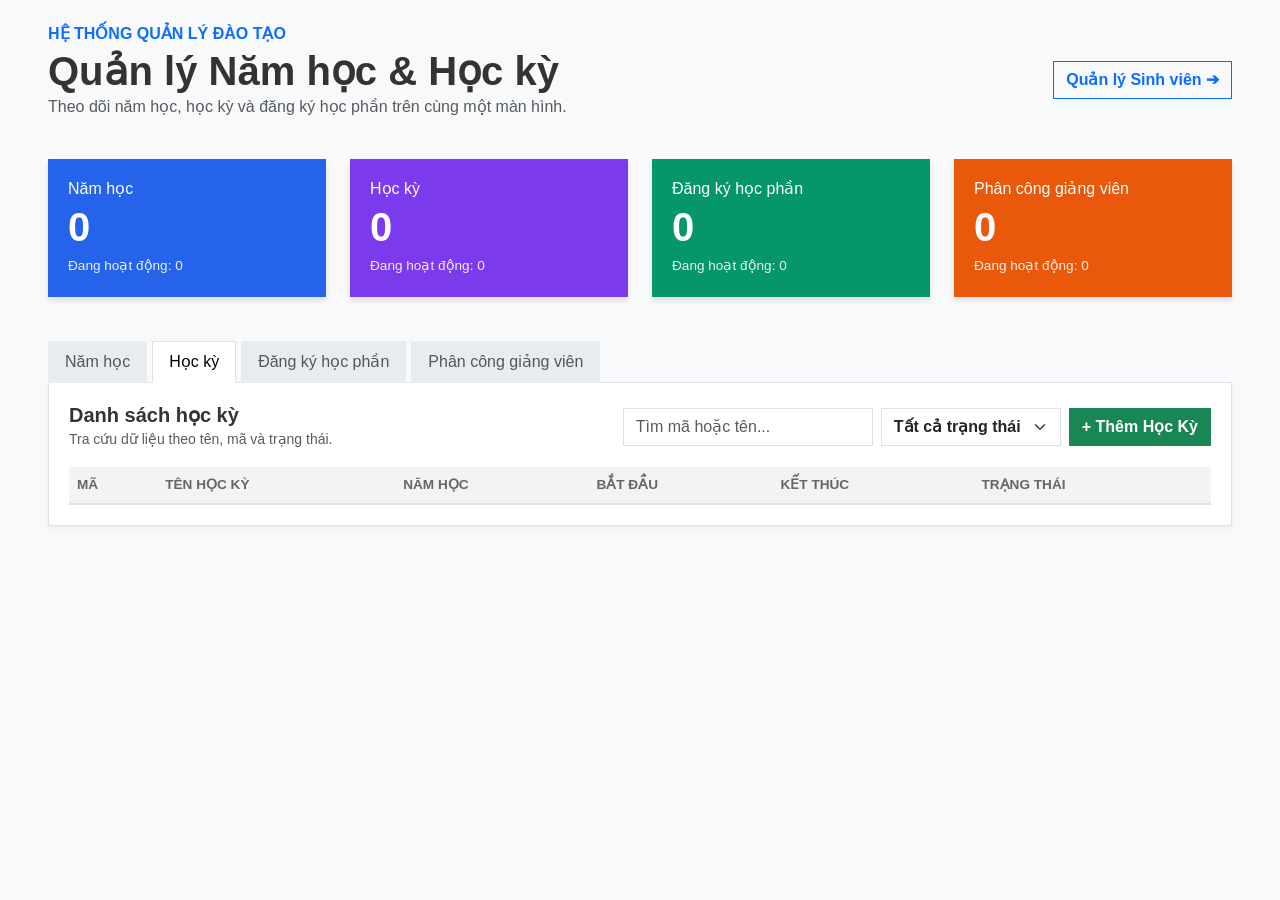
==== commit 8a9703b2: "Update giao dien co nut them" ====
--- a/target/classes/static/index.html
+++ b/target/classes/static/index.html
@@ -42,7 +42,7 @@
         </div>
     </div>
 
-    <!-- Thẻ Thống Kê (Cards) - Đã sửa thành 4 cột -->
+    <!-- Thẻ Thống Kê (Cards) -->
     <div class="row mb-4">
         <div class="col-md-3">
             <div class="stat-card bg-blue">
@@ -74,7 +74,7 @@
         </div>
     </div>
 
-    <!-- Thanh Tab - Đã thêm tab Phân công -->
+    <!-- Thanh Tab -->
     <ul class="nav nav-tabs custom-tabs mb-0 border-bottom-0">
         <li class="nav-item">
             <a class="nav-link" id="tab-sy" onclick="switchTab('schoolyear')">Năm học</a>
@@ -97,7 +97,7 @@
         <div class="d-flex justify-content-between align-items-center mb-3">
             <div>
                 <h5 class="fw-bold mb-0" id="table-title">Danh sách học kỳ</h5>
-                <small class="text-muted" id="table-desc">Tra cứu học kỳ theo tên, mã và trạng thái.</small>
+                <small class="text-muted" id="table-desc">Tra cứu dữ liệu theo tên, mã và trạng thái.</small>
             </div>
             <div class="d-flex gap-2">
                 <input type="text" id="searchInput" class="form-control" placeholder="Tìm mã hoặc tên..." style="width: 250px;" onkeyup="filterTable()">
@@ -107,6 +107,9 @@
                     <option value="active">Đang hoạt động</option>
                     <option value="inactive">Đã khóa</option>
                 </select>
+
+                <!-- NÚT THÊM MỚI (Hiển thị tùy theo Tab) -->
+                <button class="btn btn-success fw-bold" id="btn-add" onclick="addNewItem()" style="display: none;">+ Thêm</button>
 
                 <!-- Nút dành riêng cho Tab Đăng ký -->
                 <button class="btn btn-primary fw-bold" id="btn-action" onclick="openActionModal()" style="display: none;">Đăng ký môn</button>
@@ -153,7 +156,6 @@
     let currentTab = 'semester';
     let allData = [];
 
-    // Hàm load thống kê (Đã thêm gọi API Phân công)
     async function loadStats() {
         try {
             const resSY = await fetch('/api/school-years');
@@ -176,48 +178,112 @@
             if (resAssign.ok) {
                 const dataAssign = await resAssign.json();
                 document.getElementById('count-assignments').innerText = dataAssign.length;
-                document.getElementById('count-assign-active').innerText = dataAssign.length; // Tạm tính tất cả là đang hoạt động
+                document.getElementById('count-assign-active').innerText = dataAssign.length;
             }
         } catch (e) { console.error("Lỗi thống kê", e); }
     }
 
-    // Hàm chuyển Tab (Đã thêm tab assignment)
     function switchTab(tab) {
         currentTab = tab;
         document.querySelectorAll('.custom-tabs .nav-link').forEach(el => el.classList.remove('active'));
         
         document.getElementById('searchInput').value = '';
         document.getElementById('statusFilter').value = 'all';
-        const btnAction = document.getElementById('btn-action');
+        
+        // Ẩn tất cả các nút đi trước
+        document.getElementById('btn-action').style.display = 'none';
+        const btnAdd = document.getElementById('btn-add');
+        btnAdd.style.display = 'block'; // Mặc định hiện nút Thêm
 
         if (tab === 'schoolyear') {
             document.getElementById('tab-sy').classList.add('active');
             document.getElementById('table-title').innerText = "Danh sách năm học";
-            btnAction.style.display = 'none';
+            btnAdd.innerText = '+ Thêm Năm Học';
             loadSchoolYears();
         } 
         else if (tab === 'semester') {
             document.getElementById('tab-sem').classList.add('active');
             document.getElementById('table-title').innerText = "Danh sách học kỳ";
-            btnAction.style.display = 'none';
+            btnAdd.innerText = '+ Thêm Học Kỳ';
             loadSemesters();
         } 
         else if (tab === 'registration') {
             document.getElementById('tab-reg').classList.add('active');
             document.getElementById('table-title').innerText = "Danh sách đăng ký học phần";
-            btnAction.style.display = 'block'; 
+            btnAdd.innerText = '+ Thêm Lớp HP'; // Quan trọng: Để có data cho dropdown
+            document.getElementById('btn-action').style.display = 'block'; 
             loadRegistrations();
         }
         else if (tab === 'assignment') {
             document.getElementById('tab-assign').classList.add('active');
             document.getElementById('table-title').innerText = "Danh sách phân công giảng viên";
-            btnAction.style.display = 'none'; 
+            btnAdd.innerText = '+ Thêm Phân Công'; // Nút thêm phân công
             loadAssignments();
         }
     }
 
+    // --- HÀM XỬ LÝ THÊM MỚI (Dùng prompt cho nhanh) ---
+    async function addNewItem() {
+        let url = '';
+        let data = {};
+
+        if (currentTab === 'schoolyear') {
+            const code = prompt("Nhập mã năm học (VD: 2024-2025):");
+            const name = prompt("Nhập tên năm học:");
+            if (!code) return;
+            url = '/api/school-years';
+            data = { code: code, name: name || code, isActive: true };
+            
+        } else if (currentTab === 'semester') {
+            const code = prompt("Nhập mã học kỳ (VD: HK1):");
+            const name = prompt("Nhập tên học kỳ (VD: Học kỳ 1):");
+            if (!code) return;
+            url = '/api/semesters';
+            data = { code: code, name: name || code, isActive: true };
+
+        } else if (currentTab === 'registration') {
+            const code = prompt("Nhập mã lớp HP (VD: HP001):");
+            const name = prompt("Nhập tên lớp HP (VD: Lập trình Java):");
+            if (!code) return;
+            url = '/api/course-sections';
+            data = { code: code, name: name || code, maxStudents: 50, status: "Đang mở" };
+
+        } else if (currentTab === 'assignment') {
+            const lecturerId = prompt("Nhập mã UUID của Giảng viên (VD: 550e8400-...):");
+            const courseSectionId = prompt("Nhập mã UUID của Lớp Học Phần (VD: 123e4567-...):");
+            const semesterId = prompt("Nhập mã UUID của Học kỳ (VD: 789a0123-...):");
+            
+            if (!lecturerId || !courseSectionId) return;
+
+            // Lưu ý: Tên các trường (lecturerId, courseSectionId) phải khớp với Entity ở Backend của bạn
+            url = '/api/lecturer-course-classes';
+            data = { 
+                lecturerId: lecturerId, 
+                courseSectionId: courseSectionId,
+                semesterId: semesterId 
+            };
+        }
+
+        try {
+            const res = await fetch(url, {
+                method: 'POST',
+                headers: { 'Content-Type': 'application/json' },
+                body: JSON.stringify(data)
+            });
+
+            if (res.ok) {
+                alert("Thêm thành công!");
+                loadStats();
+                switchTab(currentTab); // Load lại bảng
+            } else {
+                alert("Lỗi khi thêm! Có thể API Backend chưa hỗ trợ hàm POST này hoặc dữ liệu không hợp lệ.");
+            }
+        } catch (error) {
+            alert("Lỗi kết nối API!");
+        }
+    }
+
     // --- CÁC HÀM LOAD DỮ LIỆU ---
-
     async function loadSchoolYears() {
         document.getElementById('table-head').innerHTML = `<tr><th>Mã năm</th><th>Tên năm học</th><th>Bắt đầu</th><th>Kết thúc</th><th>Trạng thái</th></tr>`;
         const res = await fetch('/api/school-years');
@@ -288,7 +354,6 @@
         });
     }
 
-    // --- HÀM MỚI: LOAD PHÂN CÔNG GIẢNG VIÊN ---
     async function loadAssignments() {
         document.getElementById('table-head').innerHTML = `<tr><th>Mã Lớp HP</th><th>Tên Lớp HP</th><th>Giảng Viên</th><th>Học Kỳ</th><th>Trạng Thái</th></tr>`;
         try {
@@ -296,8 +361,7 @@
             allData = await res.json();
             renderAssignments(allData);
         } catch (e) {
-            console.error("Lỗi tải phân công:", e);
-            document.getElementById('table-body').innerHTML = `<tr><td colspan="5" class="text-center text-danger">Lỗi tải dữ liệu hoặc API chưa sẵn sàng</td></tr>`;
+            document.getElementById('table-body').innerHTML = `<tr><td colspan="5" class="text-center text-danger">Lỗi tải dữ liệu</td></tr>`;
         }
     }
 
@@ -309,7 +373,6 @@
             return;
         }
         data.forEach(item => {
-            // Lưu ý: Các trường courseSection, lecturer có thể khác tên tùy vào code Backend của bạn
             tbody.innerHTML += `
                 <tr>
                     <td class="fw-bold">${item.courseSection?.code || item.courseSectionCode || 'N/A'}</td>
@@ -322,7 +385,6 @@
         });
     }
 
-    // Hàm lọc (Đã thêm lọc cho assignment)
     function filterTable() {
         const keyword = document.getElementById('searchInput').value.toLowerCase();
         const status = document.getElementById('statusFilter').value;
@@ -354,6 +416,11 @@
             const select = document.getElementById('regCourseSectionId');
             select.innerHTML = '<option value="">-- Chọn lớp học phần --</option>';
             
+            if (courseSections.length === 0) {
+                alert("Chưa có Lớp Học Phần nào trong hệ thống! Vui lòng bấm nút '+ Thêm Lớp HP' màu xanh lá trước khi đăng ký.");
+                return;
+            }
+
             courseSections.forEach(cs => {
                 let max = cs.maxStudents || 60; 
                 let current = 0; 
@@ -406,7 +473,6 @@
         }
     }
 
-    // Khởi chạy
     document.addEventListener('DOMContentLoaded', () => {
         loadStats();
         switchTab('semester'); 
